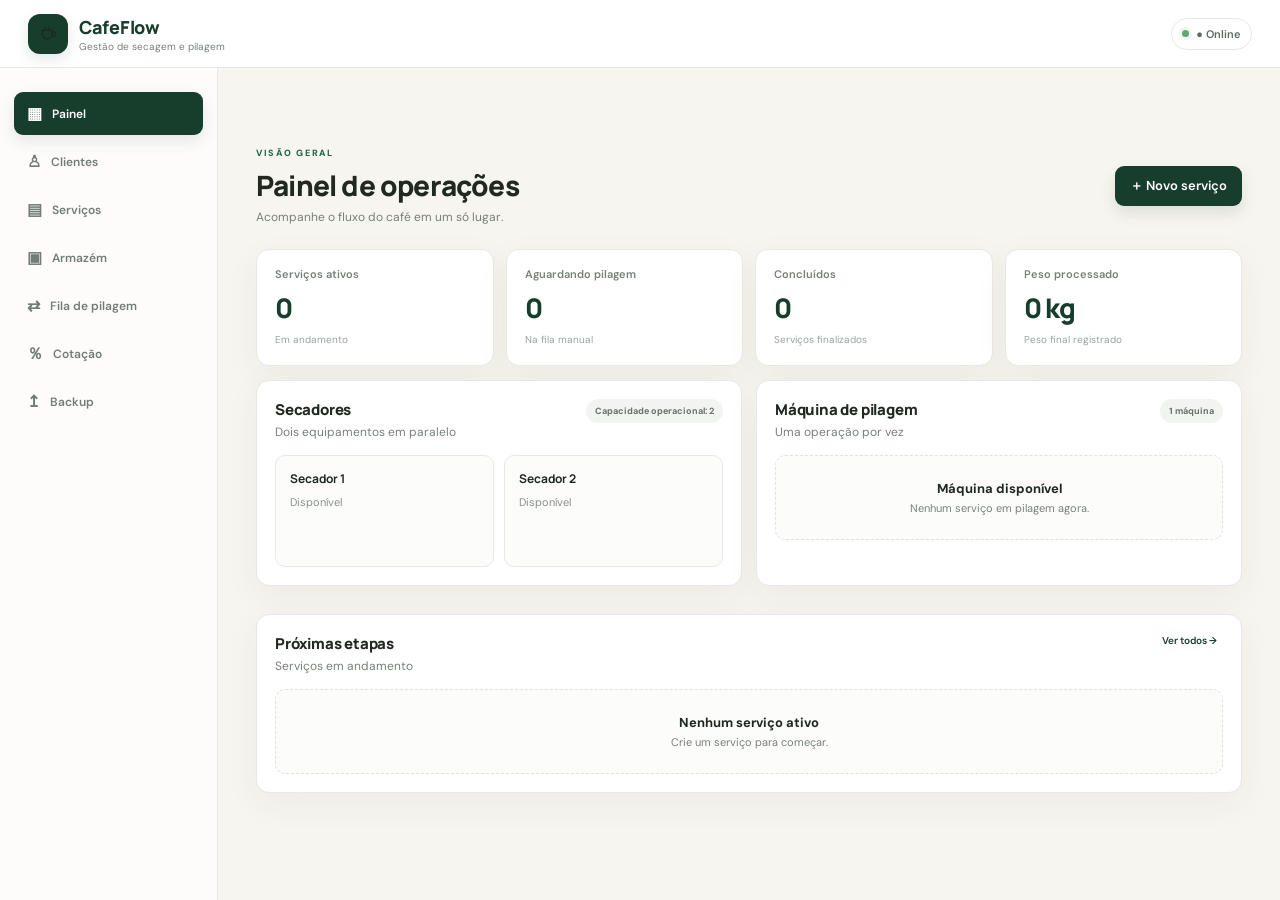
==== index.html @ 05c43083 "Add CafeFlow entry point and documentation" ====
<!doctype html>
<html lang="pt-BR">
<head>
  <meta charset="utf-8">
  <meta name="viewport" content="width=device-width, initial-scale=1">
  <meta name="theme-color" content="#214d3b">
  <meta name="description" content="Controle offline de clientes, secagem e pilagem de café.">
  <link rel="manifest" href="manifest.webmanifest">
  <link rel="icon" href="assets/icon.svg" type="image/svg+xml">
  <link rel="stylesheet" href="css/styles.css?v=26">
  <title>CafeFlow</title>
</head>
<body>
  <header class="topbar">
    <div class="brand"><span class="brand-icon" aria-hidden="true"><svg viewBox="0 0 24 24" width="21" height="21" fill="none"><path d="M5 8h11v5.5A4.5 4.5 0 0 1 11.5 18h-2A4.5 4.5 0 0 1 5 13.5V8Z" stroke="currentColor" stroke-width="1.7"/><path d="M16 10h1.5a2.5 2.5 0 0 1 0 5H16M8 5c-.7.8.7 1.4 0 2.2M12 5c-.7.8.7 1.4 0 2.2" stroke="currentColor" stroke-width="1.5" stroke-linecap="round"/></svg></span><div><strong>CafeFlow</strong><small>Gestão de secagem e pilagem</small></div></div>
    <div class="top-actions"><span id="connection" class="connection">● Offline pronto</span><button class="icon-btn" id="installBtn" hidden>Instalar</button></div>
  </header>
  <div class="layout">
    <aside class="sidebar">
      <button class="nav active" data-view="dashboard">▦ <span>Painel</span></button>
      <button class="nav" data-view="clients">♙ <span>Clientes</span></button>
      <button class="nav" data-view="services">▤ <span>Serviços</span></button>
      <button class="nav" data-view="warehouse">▣ <span>Armazém</span></button>
      <button class="nav" data-view="queue">⇄ <span>Fila de pilagem</span></button>
      <button class="nav" data-view="quotation">％ <span>Cotação</span></button>
      <button class="nav" data-view="backup">↥ <span>Backup</span></button>
    </aside>
    <main id="viewHost"><p class="loading-view" role="status">Carregando telas…</p></main>
  </div>
  <dialog id="clientDialog"><form id="clientForm" method="dialog"><div class="modal-head"><div><p class="eyebrow">CADASTRO</p><h2 id="clientDialogTitle">Novo cliente</h2></div><button type="button" class="close" data-close="clientDialog">×</button></div><label>Nome ou apelido<input id="clientName" required maxlength="90" placeholder="Ex.: João da Fazenda"></label><label>Telefone<input id="clientPhone" maxlength="25" placeholder="(00) 00000-0000"></label><div class="modal-actions"><button type="button" class="secondary" data-close="clientDialog">Cancelar</button><button class="primary" type="submit">Salvar cliente</button></div></form></dialog>
  <dialog id="serviceDialog"><form id="serviceForm" method="dialog"><div class="modal-head"><div><p class="eyebrow">NOVA OPERAÇÃO</p><h2>Novo serviço</h2></div><button type="button" class="close" data-close="serviceDialog">×</button></div><label>Cliente<select id="serviceClient" required></select></label><div class="form-row"><label>Tamanho do saco<select id="bagSize"><option value="Pequeno">Pequeno — referência 600 kg</option><option value="Médio">Médio — referência 1.200 kg</option><option value="Grande">Grande — referência 1.500 kg</option></select></label><label>Quantidade de sacos<input id="bagQty" type="text" inputmode="decimal" value="1" required placeholder="Informe o valor"></label></div><label>Numeração dos sacos (separe por vírgula)<input id="bagNumbers" required placeholder="Ex.: 12, 13, 14"></label><p class="hint">A quantidade é preenchida automaticamente conforme os números informados. A capacidade é apenas referência; não será usada para calcular o peso final.</p><div class="modal-actions"><button type="button" class="secondary" data-close="serviceDialog">Cancelar</button><button class="primary" type="submit">Criar serviço</button></div></form></dialog>
  <dialog id="finishDialog"><form id="finishForm" class="finish-form"><div class="modal-head"><div><p class="eyebrow">FINALIZAÇÃO DA OPERAÇÃO</p><h2>Registrar peso por bag</h2></div><button type="button" class="close" data-close="finishDialog" aria-label="Fechar">×</button></div><p id="finishServiceSummary" class="muted finish-intro"></p><p class="eyebrow">PESO BRUTO DE CADA BAG (KG)</p><div id="bagWeightFields" class="bag-weight-fields"></div><label for="bagTareKg">Peso vazio de um bag (kg)<input id="bagTareKg" type="text" inputmode="decimal" required placeholder="Ex.: 0,5"></label><p class="hint">A tara informada será multiplicada pela quantidade de bags e descontada do peso bruto.</p><div class="bag-weight-total" aria-live="polite">Resumo do peso <strong id="finishWeightTotal">Informe o peso de cada bag</strong></div><div class="modal-actions"><button type="button" class="secondary" data-close="finishDialog">Cancelar</button><button class="primary" type="submit">Finalizar serviço</button></div></form></dialog>
  <dialog id="detailDialog"><div id="detailContent"></div></dialog>
  <dialog id="editBagsDialog"><form id="editBagsForm"><div class="modal-head"><div><p class="eyebrow">DADOS DO SERVIÇO</p><h2>Editar bag(s)</h2></div><button type="button" class="close" data-close="editBagsDialog" aria-label="Fechar">×</button></div><p id="editBagsSummary" class="muted report-intro"></p><label for="editBagQty">Quantidade de bags<input id="editBagQty" type="text" inputmode="decimal" required placeholder="Informe o valor"></label><label for="editBagNumbers">Numeração dos bags (separe por vírgula)<input id="editBagNumbers" required placeholder="Ex.: 12, 13, 14"></label><p class="hint">A quantidade é preenchida automaticamente conforme os números informados.</p><input id="editBagsServiceId" type="hidden"><div class="modal-actions"><button type="button" class="secondary" data-close="editBagsDialog">Cancelar</button><button class="primary" type="submit">Salvar alterações</button></div></form></dialog>
  <dialog id="reportDialog"><form id="reportForm" class="report-form"><div class="modal-head"><div><p class="eyebrow">RELATÓRIO DO SERVIÇO</p><h2>Gerar relatório</h2></div><button type="button" class="close" data-close="reportDialog" aria-label="Fechar">×</button></div><p id="reportServiceSummary" class="muted report-intro"></p><label for="reportPaymentMethod">Forma de pagamento<select id="reportPaymentMethod"><option value="manual">Informar valor manualmente</option><option value="coffee">Pagamento em café</option></select></label><div id="manualPaymentFields"><label for="reportServiceValue">Valor do serviço (R$)<span class="field-prefix"><span>R$</span><input id="reportServiceValue" type="text" inputmode="decimal" required placeholder="Informe o valor"></span></label></div><div id="coffeePaymentFields" class="coffee-payment-fields" hidden><label for="reportQuoteRate">Cotação por saca de 60 kg (R$)<span class="field-prefix"><span>R$</span><input id="reportQuoteRate" type="text" inputmode="decimal" placeholder="Informe o valor"></span></label><p id="reportQuoteHint" class="hint"></p><p id="coffeeUnavailableHint" class="hint" hidden>Registre o peso final do serviço antes de calcular o pagamento em café.</p><div class="coffee-payment-summary"><div><small>Peso do café após tara</small><strong id="coffeeGrossWeight">—</strong></div><div><small>Sacas processadas</small><strong id="coffeeSacks">—</strong></div><div><small>Secagem (90 kg por secador)</small><strong id="coffeeDryingFee">—</strong></div><div><small>Pilagem (1,5 kg por saca)</small><strong id="coffeeHullingFee">—</strong></div><div><small>Desconto total</small><strong id="coffeeFeeWeight">—</strong></div><div><small>Peso líquido do cliente</small><strong id="coffeeNetWeight">—</strong></div><div><small>Sacas líquidas do cliente</small><strong id="coffeeNetSacks">—</strong></div><div class="coffee-payment-value"><small>Valor total equivalente</small><strong id="coffeePaymentValue">—</strong></div></div><p id="coffeePaymentError" class="hint" hidden></p></div><input id="reportServiceId" type="hidden"><p class="hint">O arquivo PDF será baixado para o seu dispositivo.</p><div class="modal-actions"><button type="button" class="secondary" data-close="reportDialog">Cancelar</button><button class="primary" type="submit">Baixar relatório PDF</button></div></form></dialog>
  <div id="toast" class="toast" role="status"></div>
  <script type="module" src="js/main.js?v=26"></script>
</body>
</html>
---- css/styles.css ----
@import url('https://fonts.googleapis.com/css2?family=DM+Sans:wght@400;500;600;700&family=Manrope:wght@600;700;800&display=swap');

:root {
  --forest: #173e2d;
  --forest-2: #246447;
  --sage: #e9f0eb;
  --cream: #f7f5ef;
  --surface: #fff;
  --ink: #202820;
  --muted: #778078;
  --line: #e7e9e4;
  --amber: #a66c1e;
  --amber-bg: #fff4dd;
  --blue: #3d668c;
  --blue-bg: #edf4fa;
  --shadow: 0 10px 34px rgba(32, 52, 40, .055);
}

* { box-sizing: border-box; }

body {
  margin: 0;
  background: var(--cream);
  color: var(--ink);
  font-family: "DM Sans", sans-serif;
  -webkit-font-smoothing: antialiased;
}

.topbar {
  height: 68px;
  background: rgba(255, 255, 255, .96);
  border-bottom: 1px solid var(--line);
  display: flex;
  align-items: center;
  justify-content: space-between;
  padding: 0 28px;
  position: sticky;
  top: 0;
  z-index: 10;
  backdrop-filter: blur(12px);
}

.brand { display: flex; align-items: center; gap: 11px; }

.brand-icon {
  width: 40px;
  height: 40px;
  border-radius: 12px;
  background: var(--forest);
  display: grid;
  place-items: center;
  font-size: 20px;
  box-shadow: 0 5px 14px rgba(23, 62, 45, .12);
}

.brand strong {
  display: block;
  font: 800 18px "Manrope", sans-serif;
  color: var(--forest);
  letter-spacing: -.3px;
}

.brand small {
  display: block;
  color: var(--muted);
  font-size: 10px;
  margin-top: 1px;
}

.top-actions { display: flex; align-items: center; gap: 12px; }

.connection {
  display: inline-flex;
  align-items: center;
  gap: 7px;
  height: 32px;
  padding: 0 10px;
  border: 1px solid var(--line);
  border-radius: 30px;
  color: #5f6a61;
  background: #fff;
  font-size: 11px;
  font-weight: 600;
}

.connection::before {
  content: "";
  width: 7px;
  height: 7px;
  border-radius: 50%;
  background: #64a47c;
  box-shadow: 0 0 0 3px #edf5ef;
}

button {
  font: 600 13px "DM Sans", sans-serif;
  cursor: pointer;
  border: 0;
  transition: .16s ease;
}

.primary {
  background: var(--forest);
  color: #fff;
  border-radius: 9px;
  padding: 11px 15px;
  box-shadow: 0 7px 16px rgba(23, 62, 45, .12);
}

.primary:hover { background: var(--forest-2); transform: translateY(-1px); }

.secondary {
  background: #eef1ed;
  color: var(--ink);
  border-radius: 9px;
  padding: 11px 15px;
}

.icon-btn {
  background: var(--sage);
  color: var(--forest);
  padding: 8px 12px;
  border-radius: 8px;
}

.layout {
  display: grid;
  grid-template-columns: 218px minmax(0, 1fr);
  min-height: calc(100vh - 68px);
}

.sidebar {
  padding: 24px 14px;
  border-right: 1px solid var(--line);
  background: rgba(255, 255, 255, .72);
}

.nav {
  width: 100%;
  height: 43px;
  display: flex;
  align-items: center;
  text-align: left;
  padding: 0 13px;
  border-radius: 9px;
  background: transparent;
  color: #737d75;
  margin-bottom: 5px;
  font-size: 16px;
}

.nav span {
  font-size: 12px;
  margin-left: 10px;
  font-weight: 600;
}

.nav:hover { background: #f3f5f1; color: var(--forest); }
.nav.active { background: var(--forest); color: #fff; box-shadow: 0 6px 16px rgba(23, 62, 45, .11); }

main {
  padding: 34px 38px 48px;
  max-width: 1480px;
  width: 100%;
  margin: auto;
}

.view { animation: appear .22s ease; }
@keyframes appear { from { opacity: .4; transform: translateY(5px); } to { opacity: 1; transform: none; } }

.page-heading {
  display: flex;
  align-items: center;
  justify-content: space-between;
  gap: 20px;
  margin-bottom: 24px;
}

.eyebrow {
  font-size: 9px;
  letter-spacing: 1.7px;
  font-weight: 800;
  color: var(--forest-2);
  margin: 0 0 7px;
}

.page-heading h1 {
  font: 800 28px "Manrope", sans-serif;
  margin: 0 0 5px;
  letter-spacing: -.8px;
}

.muted { color: var(--muted); font-size: 12px; margin: 0; }

.stats {
  display: grid;
  grid-template-columns: repeat(4, 1fr);
  gap: 12px;
  margin-bottom: 14px;
}

.stat, .panel {
  background: var(--surface);
  border: 1px solid var(--line);
  border-radius: 13px;
  box-shadow: var(--shadow);
}

.stat { padding: 17px 18px; min-height: 112px; }
.stat span { display: block; color: var(--muted); font-size: 11px; font-weight: 600; }
.stat strong { display: block; font: 800 27px "Manrope", sans-serif; margin: 8px 0 1px; color: var(--forest); letter-spacing: -1px; }
.stat small { color: #9aa39c; font-size: 10px; }
.warehouse-stats { grid-template-columns: repeat(2, minmax(0, 1fr)); max-width: 700px; }
.warehouse-pill { align-self: center; }

.two-col {
  display: grid;
  grid-template-columns: 1fr 1fr;
  gap: 14px;
  margin-bottom: 14px;
}

.panel { margin-bottom: 14px; padding: 18px; }

.panel-title {
  display: flex;
  justify-content: space-between;
  align-items: flex-start;
  margin-bottom: 15px;
  gap: 10px;
}

.panel-title h2 {
  font: 800 15px "Manrope", sans-serif;
  margin: 0 0 4px;
  letter-spacing: -.2px;
}

.pill {
  background: #f2f4f1;
  color: #667267;
  padding: 6px 9px;
  border-radius: 30px;
  font-size: 9px;
  font-weight: 700;
  white-space: nowrap;
}

.dryer-grid { display: grid; grid-template-columns: 1fr 1fr; gap: 10px; }

.dryer {
  border: 1px solid var(--line);
  border-radius: 10px;
  padding: 14px;
  min-height: 112px;
  background: #fcfdfb;
}

.dryer strong { display: block; font: 700 12px "Manrope", sans-serif; }
.dryer p { font-size: 11px; color: var(--muted); margin: 8px 0; }
.dryer .empty { color: #879087; }

.list { display: flex; flex-direction: column; gap: 8px; }

.list-item {
  display: flex;
  align-items: center;
  justify-content: space-between;
  gap: 15px;
  border: 1px solid var(--line);
  border-radius: 10px;
  padding: 12px 13px;
  background: #fff;
}

.item-main { min-width: 0; }
.item-main strong { font-size: 12px; display: block; }
.item-main small { font-size: 10px; color: var(--muted); display: block; margin-top: 4px; }
.item-actions { display: flex; gap: 6px; flex-wrap: wrap; justify-content: flex-end; }
.warehouse-bags { margin-top: 9px; color: #59635b; font-size: 11px; line-height: 1.5; overflow-wrap: anywhere; }
.warehouse-weight { display: flex; align-items: center; justify-content: space-between; gap: 12px; margin-top: 8px; color: var(--muted); font-size: 10px; }
.warehouse-weight strong { color: var(--forest); font-size: 12px; }

.small-btn {
  border-radius: 7px;
  padding: 8px 9px;
  background: var(--sage);
  color: var(--forest);
  font-size: 10px;
}

.small-btn:hover { filter: brightness(.97); }
.small-btn.warn { background: var(--amber-bg); color: var(--amber); }
.small-btn.neutral { background: #f0f2ef; color: #59635b; }

.status {
  display: inline-block;
  font-size: 9px;
  padding: 5px 8px;
  border-radius: 30px;
  white-space: nowrap;
  background: #f0f2ef;
  color: #59645d;
  font-weight: 700;
}

.status.aguardando_secagem, .status.aguardando_pilagem { background: var(--amber-bg); color: var(--amber); }
.status.em_secagem, .status.em_pilagem { background: var(--blue-bg); color: var(--blue); }
.status.finalizado { background: var(--sage); color: var(--forest); }

.toolbar { display: flex; gap: 10px; align-items: center; margin-bottom: 16px; }
.toolbar input { max-width: 430px; flex: 1; }
.toolbar select { max-width: 220px; }

input, select {
  font: 12px "DM Sans", sans-serif;
  border: 1px solid #dde3dd;
  border-radius: 8px;
  padding: 11px 12px;
  background: #fff;
  color: var(--ink);
  width: 100%;
  outline: none;
}

input:focus, select:focus {
  border-color: #75a087;
  box-shadow: 0 0 0 3px var(--sage);
}

label {
  font-size: 11px;
  font-weight: 700;
  display: flex;
  flex-direction: column;
  gap: 7px;
  margin: 13px 0;
}

.client-grid { display: grid; grid-template-columns: repeat(3, 1fr); gap: 11px; }

.client-card {
  background: #fff;
  border: 1px solid var(--line);
  border-radius: 12px;
  padding: 16px;
  cursor: pointer;
  box-shadow: 0 6px 20px rgba(32, 52, 40, .035);
}

.client-card:hover { border-color: #a8bbaa; transform: translateY(-1px); }

.avatar {
  width: 38px;
  height: 38px;
  border-radius: 11px;
  background: var(--sage);
  color: var(--forest);
  display: grid;
  place-items: center;
  font-weight: 800;
  margin-bottom: 11px;
}

.client-card strong { display: block; font-size: 12px; }
.client-card small { color: var(--muted); font-size: 10px; display: block; margin-top: 5px; }
.text-btn { background: none; color: var(--forest); font-size: 10px; }

.hint {
  font-size: 10px;
  line-height: 1.5;
  color: var(--muted);
  background: #f5f7f3;
  padding: 10px;
  border-radius: 8px;
}

.form-row { display: grid; grid-template-columns: 1fr 1fr; gap: 11px; }

.empty-state {
  padding: 24px;
  text-align: center;
  color: var(--muted);
  font-size: 11px;
  border: 1px dashed #dde3dd;
  border-radius: 10px;
  background: #fcfdfb;
}

.empty-state b { display: block; color: var(--ink); font-size: 13px; margin-bottom: 4px; }

dialog {
  border: 0;
  border-radius: 15px;
  padding: 0;
  width: min(520px, calc(100% - 28px));
  box-shadow: 0 24px 80px rgba(20, 37, 29, .24);
}

dialog::backdrop { background: rgba(20, 37, 29, .58); backdrop-filter: blur(4px); }
dialog form, #detailContent { padding: 22px; }

.modal-head { display: flex; justify-content: space-between; align-items: flex-start; }
.modal-head h2 { font: 800 19px "Manrope", sans-serif; margin: 0; }
.close { font-size: 22px; background: none; color: var(--muted); }
.modal-actions { display: flex; justify-content: flex-end; gap: 8px; margin-top: 20px; }

.toast {
  position: fixed;
  bottom: 20px;
  left: 50%;
  transform: translate(-50%, 20px);
  opacity: 0;
  pointer-events: none;
  background: var(--forest);
  color: #fff;
  padding: 11px 16px;
  border-radius: 9px;
  font-size: 11px;
  transition: .2s;
  z-index: 20;
  box-shadow: 0 12px 28px rgba(23, 62, 45, .18);
}

.toast.show { opacity: 1; transform: translate(-50%, 0); }
.detail-head { display: flex; justify-content: space-between; align-items: flex-start; }
.detail-head h2 { font: 800 19px "Manrope", sans-serif; margin: 0; }
.detail-grid { display: grid; grid-template-columns: 1fr 1fr; gap: 9px; margin: 16px 0; }
.detail-box { background: #f5f7f3; border-radius: 9px; padding: 11px; }
.detail-box small { display: block; color: var(--muted); font-size: 9px; }
.detail-box strong { display: block; margin-top: 5px; font-size: 12px; }
.detail-actions { display: flex; gap: 7px; flex-wrap: wrap; margin-top: 16px; }

@media (max-width: 900px) {
  .layout { grid-template-columns: 1fr; }
  .sidebar {
    display: flex;
    gap: 5px;
    padding: 8px 12px;
    position: sticky;
    top: 68px;
    z-index: 9;
    overflow: auto;
    border-right: 0;
    border-bottom: 1px solid var(--line);
  }
  .nav { width: auto; height: 38px; white-space: nowrap; margin: 0; }
  .nav span { margin-left: 5px; }
  .stats { grid-template-columns: repeat(2, 1fr); }
  .client-grid { grid-template-columns: repeat(2, 1fr); }
  main { padding: 24px 17px 40px; }
}

@media (max-width: 600px) {
  .topbar { padding: 0 13px; height: 62px; }
  .brand-icon { width: 36px; height: 36px; }
  .brand strong { font-size: 15px; }
  .brand small { font-size: 8px; }
  .connection { width: 10px; height: 10px; padding: 0; border: 0; font-size: 0; background: transparent; }
  .connection::before { width: 8px; height: 8px; box-shadow: none; }
  .layout { min-height: calc(100vh - 62px); }
  .sidebar { top: 62px; }
  .page-heading { align-items: flex-start; }
  .page-heading h1 { font-size: 21px; }
  .page-heading .primary { padding: 9px 10px; font-size: 10px; white-space: nowrap; }
  .two-col { grid-template-columns: 1fr; }
  .stats { gap: 8px; }
  .stat { padding: 13px; min-height: 100px; }
  .stat strong { font-size: 22px; }
  .client-grid { grid-template-columns: 1fr 1fr; }
  .toolbar { flex-wrap: wrap; }
  .toolbar input, .toolbar select { max-width: none; }
  .list-item { align-items: flex-start; flex-direction: column; }
  .item-actions { justify-content: flex-start; }
  .form-row { grid-template-columns: 1fr; }
  .dryer-grid { grid-template-columns: 1fr 1fr; }
  .panel { padding: 14px; }
  .panel-title { gap: 6px; }
  .pill { max-width: 150px; white-space: normal; text-align: right; }
}

.finish-form, .report-form { padding: 22px; }
.finish-intro, .report-intro { margin: 8px 0 16px; }
.bag-weight-fields { display: grid; grid-template-columns: repeat(auto-fit, minmax(145px, 1fr)); gap: 9px; max-height: 45vh; overflow-y: auto; margin: 8px 0 14px; padding-right: 3px; }
.bag-weight-fields label { margin: 0; }
.bag-weight-total { display: flex; justify-content: space-between; gap: 12px; align-items: center; padding: 12px; border-radius: 9px; background: #f5f7f3; font-size: 12px; }
.bag-weight-total strong { color: var(--forest); text-align: right; }
.coffee-payment-fields { margin-top: 12px; }
.coffee-payment-summary { display: grid; grid-template-columns: repeat(2, minmax(0, 1fr)); gap: 8px; margin-top: 12px; }
.coffee-payment-summary > div { padding: 10px; border-radius: 8px; background: #f5f7f3; }
.coffee-payment-summary small { display: block; color: var(--muted); font-size: 9px; }
.coffee-payment-summary strong { display: block; margin-top: 5px; color: var(--forest); font-size: 12px; }
.coffee-payment-summary .coffee-payment-value { grid-column: 1 / -1; }
.detail-bag-weights { margin: 12px 0; padding: 12px; border-radius: 9px; background: #f5f7f3; }
.detail-bag-weights > strong { display: block; font-size: 12px; }
.detail-bag-weight-list { display: grid; grid-template-columns: repeat(auto-fit, minmax(130px, 1fr)); gap: 7px; margin-top: 9px; }
.detail-bag-weight-list div { display: flex; justify-content: space-between; gap: 8px; padding: 8px; border-radius: 7px; background: #fff; font-size: 11px; }
.detail-bag-weight-list strong { color: var(--forest); }
.detail-bag-weight-total { display: flex; justify-content: space-between; gap: 8px; margin-top: 10px; padding-top: 9px; border-top: 1px solid #dfe5df; font-size: 12px; font-weight: 800; }
.field-prefix { position: relative; }
.field-prefix span { position: absolute; left: 12px; top: 50%; transform: translateY(-50%); color: var(--muted); font-size: 12px; }
.field-prefix input { padding-left: 39px; }
.quote-result { display: flex; flex-direction: column; justify-content: center; min-height: 230px; }
.quote-result strong { color: var(--forest); font: 800 clamp(28px, 4vw, 42px) "Manrope", sans-serif; letter-spacing: -1.5px; margin: 4px 0 8px; }
.quote-result .eyebrow { margin-bottom: 10px; }
.quote-form label { margin: 18px 0; }
.backup-layout .panel { min-width: 0; }
.backup-layout .panel-title { align-items: flex-start; }
.backup-layout .primary { margin-top: 6px; }
.backup-preview { margin: 12px 0; padding: 12px; border: 1px solid var(--line); border-radius: 9px; background: #f5f7f3; color: var(--ink); font-size: 12px; line-height: 1.6; }
.backup-status { margin-top: 14px; padding: 12px 14px; border-radius: 9px; background: var(--sage); color: var(--forest); font-size: 12px; line-height: 1.5; }
.backup-warning { color: #8b4d12; }
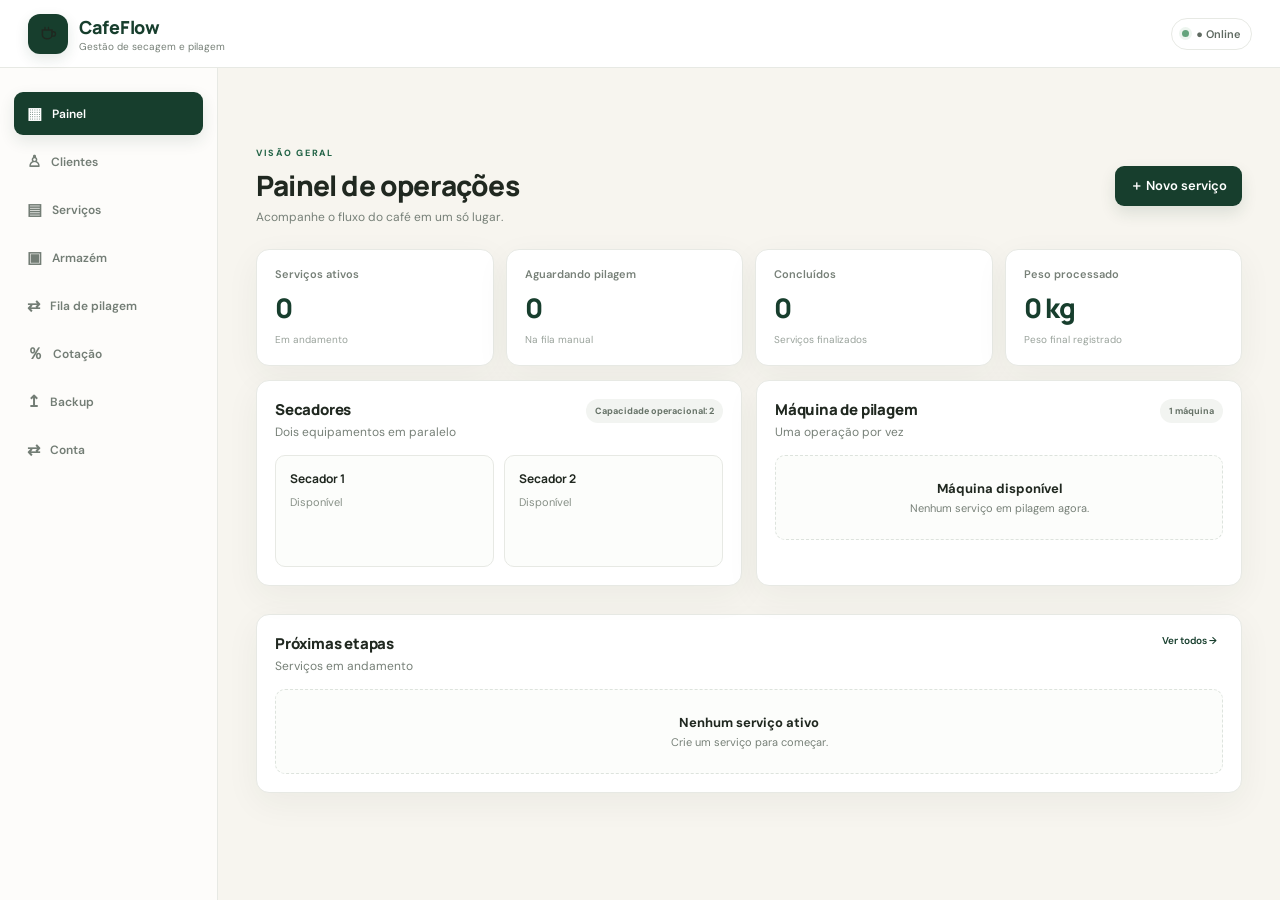
==== commit 5f388a90: "Complete PWA account sync and backup migration Co-authored-by: Copilot <223556219+Copilot@users.nore" ====
--- a/index.html
+++ b/index.html
@@ -7,7 +7,7 @@
   <meta name="description" content="Controle offline de clientes, secagem e pilagem de café.">
   <link rel="manifest" href="manifest.webmanifest">
   <link rel="icon" href="assets/icon.svg" type="image/svg+xml">
-  <link rel="stylesheet" href="css/styles.css?v=26">
+  <link rel="stylesheet" href="css/styles.css?v=31">
   <title>CafeFlow</title>
 </head>
 <body>
@@ -24,6 +24,7 @@
       <button class="nav" data-view="queue">⇄ <span>Fila de pilagem</span></button>
       <button class="nav" data-view="quotation">％ <span>Cotação</span></button>
       <button class="nav" data-view="backup">↥ <span>Backup</span></button>
+      <button class="nav" data-view="account">⇄ <span>Conta</span></button>
     </aside>
     <main id="viewHost"><p class="loading-view" role="status">Carregando telas…</p></main>
   </div>
@@ -34,6 +35,6 @@
   <dialog id="editBagsDialog"><form id="editBagsForm"><div class="modal-head"><div><p class="eyebrow">DADOS DO SERVIÇO</p><h2>Editar bag(s)</h2></div><button type="button" class="close" data-close="editBagsDialog" aria-label="Fechar">×</button></div><p id="editBagsSummary" class="muted report-intro"></p><label for="editBagQty">Quantidade de bags<input id="editBagQty" type="text" inputmode="decimal" required placeholder="Informe o valor"></label><label for="editBagNumbers">Numeração dos bags (separe por vírgula)<input id="editBagNumbers" required placeholder="Ex.: 12, 13, 14"></label><p class="hint">A quantidade é preenchida automaticamente conforme os números informados.</p><input id="editBagsServiceId" type="hidden"><div class="modal-actions"><button type="button" class="secondary" data-close="editBagsDialog">Cancelar</button><button class="primary" type="submit">Salvar alterações</button></div></form></dialog>
   <dialog id="reportDialog"><form id="reportForm" class="report-form"><div class="modal-head"><div><p class="eyebrow">RELATÓRIO DO SERVIÇO</p><h2>Gerar relatório</h2></div><button type="button" class="close" data-close="reportDialog" aria-label="Fechar">×</button></div><p id="reportServiceSummary" class="muted report-intro"></p><label for="reportPaymentMethod">Forma de pagamento<select id="reportPaymentMethod"><option value="manual">Informar valor manualmente</option><option value="coffee">Pagamento em café</option></select></label><div id="manualPaymentFields"><label for="reportServiceValue">Valor do serviço (R$)<span class="field-prefix"><span>R$</span><input id="reportServiceValue" type="text" inputmode="decimal" required placeholder="Informe o valor"></span></label></div><div id="coffeePaymentFields" class="coffee-payment-fields" hidden><label for="reportQuoteRate">Cotação por saca de 60 kg (R$)<span class="field-prefix"><span>R$</span><input id="reportQuoteRate" type="text" inputmode="decimal" placeholder="Informe o valor"></span></label><p id="reportQuoteHint" class="hint"></p><p id="coffeeUnavailableHint" class="hint" hidden>Registre o peso final do serviço antes de calcular o pagamento em café.</p><div class="coffee-payment-summary"><div><small>Peso do café após tara</small><strong id="coffeeGrossWeight">—</strong></div><div><small>Sacas processadas</small><strong id="coffeeSacks">—</strong></div><div><small>Secagem (90 kg por secador)</small><strong id="coffeeDryingFee">—</strong></div><div><small>Pilagem (1,5 kg por saca)</small><strong id="coffeeHullingFee">—</strong></div><div><small>Desconto total</small><strong id="coffeeFeeWeight">—</strong></div><div><small>Peso líquido do cliente</small><strong id="coffeeNetWeight">—</strong></div><div><small>Sacas líquidas do cliente</small><strong id="coffeeNetSacks">—</strong></div><div class="coffee-payment-value"><small>Valor total equivalente</small><strong id="coffeePaymentValue">—</strong></div></div><p id="coffeePaymentError" class="hint" hidden></p></div><input id="reportServiceId" type="hidden"><p class="hint">O arquivo PDF será baixado para o seu dispositivo.</p><div class="modal-actions"><button type="button" class="secondary" data-close="reportDialog">Cancelar</button><button class="primary" type="submit">Baixar relatório PDF</button></div></form></dialog>
   <div id="toast" class="toast" role="status"></div>
-  <script type="module" src="js/main.js?v=26"></script>
+  <script type="module" src="js/main.js?v=31"></script>
 </body>
 </html>
--- a/css/styles.css
+++ b/css/styles.css
@@ -488,6 +488,22 @@
 .coffee-payment-fields { margin-top: 12px; }
 .coffee-payment-summary { display: grid; grid-template-columns: repeat(2, minmax(0, 1fr)); gap: 8px; margin-top: 12px; }
 .coffee-payment-summary > div { padding: 10px; border-radius: 8px; background: #f5f7f3; }
+.account-panel { margin-bottom: 16px; }
+.account-form { display: grid; grid-template-columns: repeat(2, minmax(0, 1fr)); gap: 12px; }
+.account-actions { display: flex; flex-wrap: wrap; gap: 9px; margin-top: 14px; }
+.account-status { min-height: 1.4em; margin: 14px 0 0; color: var(--muted); font-size: 12px; }
+.sync-badge { border-radius: 30px; padding: 6px 10px; color: var(--forest); background: var(--sage); font-size: 11px; font-weight: 700; white-space: nowrap; }
+.sync-conflict { border: 1px solid var(--line); border-radius: 10px; padding: 14px; margin-top: 12px; }
+.sync-conflict h3 { margin: 0 0 7px; font-size: 14px; }
+.sync-conflict p { margin: 6px 0; color: var(--muted); font-size: 12px; }
+.sync-conflict pre { max-height: 180px; overflow: auto; padding: 10px; border-radius: 7px; background: #f5f7f3; font-size: 11px; white-space: pre-wrap; overflow-wrap: anywhere; }
+.sync-conflict-actions { display: flex; flex-wrap: wrap; gap: 8px; margin-top: 10px; }
+button:focus-visible, input:focus-visible { outline: 3px solid #7fa68b; outline-offset: 2px; }
+@media (max-width: 600px) {
+  .account-form { grid-template-columns: 1fr; }
+  .account-panel .panel-title { align-items: flex-start; }
+  .account-actions > button { flex: 1 1 100%; }
+}
 .coffee-payment-summary small { display: block; color: var(--muted); font-size: 9px; }
 .coffee-payment-summary strong { display: block; margin-top: 5px; color: var(--forest); font-size: 12px; }
 .coffee-payment-summary .coffee-payment-value { grid-column: 1 / -1; }
@@ -507,6 +523,7 @@
 .backup-layout .panel { min-width: 0; }
 .backup-layout .panel-title { align-items: flex-start; }
 .backup-layout .primary { margin-top: 6px; }
+.backup-layout .secondary { margin-top: 6px; }
 .backup-preview { margin: 12px 0; padding: 12px; border: 1px solid var(--line); border-radius: 9px; background: #f5f7f3; color: var(--ink); font-size: 12px; line-height: 1.6; }
 .backup-status { margin-top: 14px; padding: 12px 14px; border-radius: 9px; background: var(--sage); color: var(--forest); font-size: 12px; line-height: 1.5; }
 .backup-warning { color: #8b4d12; }
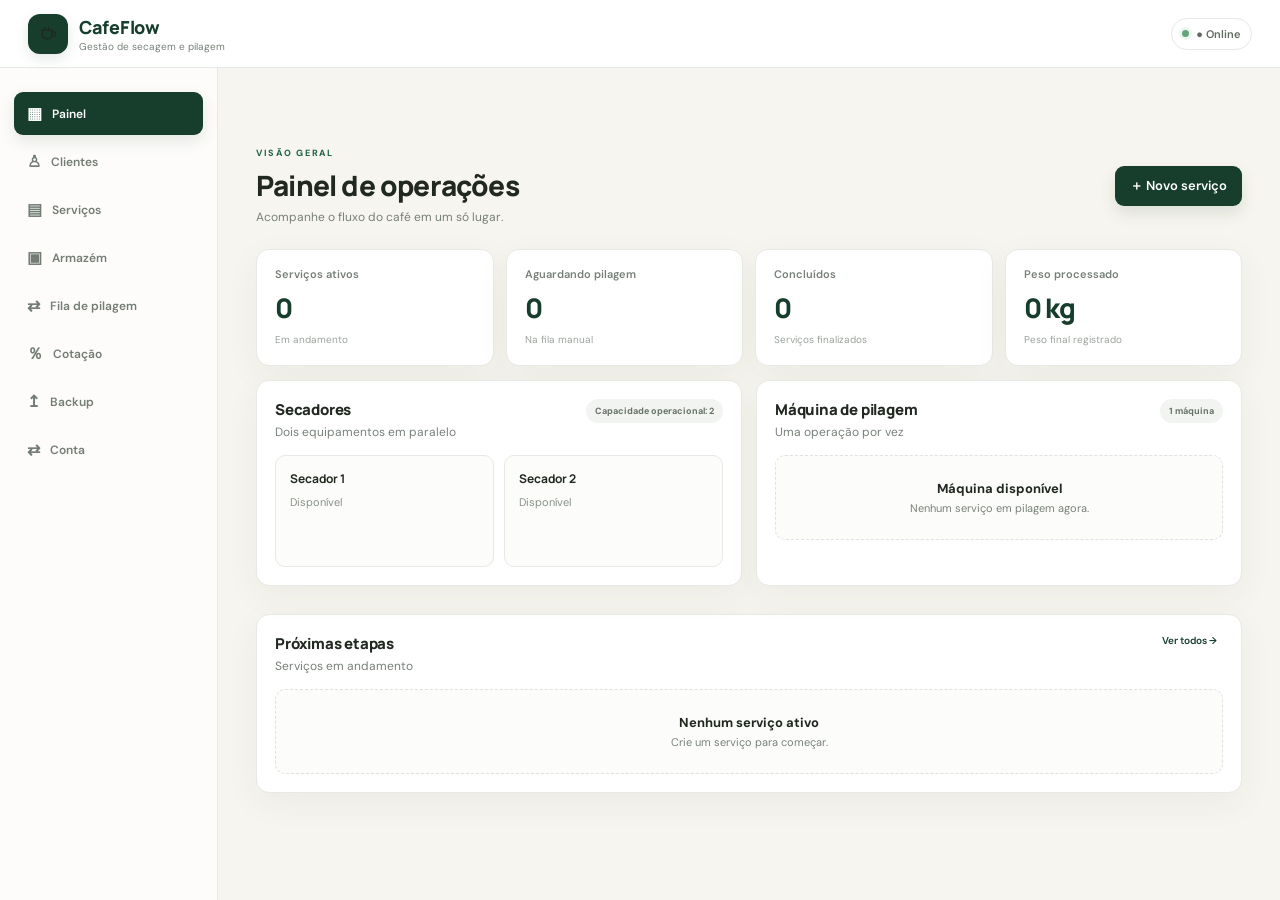
==== commit a15f3a78: "Prepare CafeFlow for Vercel deployment Co-authored-by: Copilot <223556219+Copilot@users.noreply.gith" ====
--- a/index.html
+++ b/index.html
@@ -7,7 +7,7 @@
   <meta name="description" content="Controle offline de clientes, secagem e pilagem de café.">
   <link rel="manifest" href="manifest.webmanifest">
   <link rel="icon" href="assets/icon.svg" type="image/svg+xml">
-  <link rel="stylesheet" href="css/styles.css?v=31">
+  <link rel="stylesheet" href="css/styles.css?v=32">
   <title>CafeFlow</title>
 </head>
 <body>
@@ -35,6 +35,6 @@
   <dialog id="editBagsDialog"><form id="editBagsForm"><div class="modal-head"><div><p class="eyebrow">DADOS DO SERVIÇO</p><h2>Editar bag(s)</h2></div><button type="button" class="close" data-close="editBagsDialog" aria-label="Fechar">×</button></div><p id="editBagsSummary" class="muted report-intro"></p><label for="editBagQty">Quantidade de bags<input id="editBagQty" type="text" inputmode="decimal" required placeholder="Informe o valor"></label><label for="editBagNumbers">Numeração dos bags (separe por vírgula)<input id="editBagNumbers" required placeholder="Ex.: 12, 13, 14"></label><p class="hint">A quantidade é preenchida automaticamente conforme os números informados.</p><input id="editBagsServiceId" type="hidden"><div class="modal-actions"><button type="button" class="secondary" data-close="editBagsDialog">Cancelar</button><button class="primary" type="submit">Salvar alterações</button></div></form></dialog>
   <dialog id="reportDialog"><form id="reportForm" class="report-form"><div class="modal-head"><div><p class="eyebrow">RELATÓRIO DO SERVIÇO</p><h2>Gerar relatório</h2></div><button type="button" class="close" data-close="reportDialog" aria-label="Fechar">×</button></div><p id="reportServiceSummary" class="muted report-intro"></p><label for="reportPaymentMethod">Forma de pagamento<select id="reportPaymentMethod"><option value="manual">Informar valor manualmente</option><option value="coffee">Pagamento em café</option></select></label><div id="manualPaymentFields"><label for="reportServiceValue">Valor do serviço (R$)<span class="field-prefix"><span>R$</span><input id="reportServiceValue" type="text" inputmode="decimal" required placeholder="Informe o valor"></span></label></div><div id="coffeePaymentFields" class="coffee-payment-fields" hidden><label for="reportQuoteRate">Cotação por saca de 60 kg (R$)<span class="field-prefix"><span>R$</span><input id="reportQuoteRate" type="text" inputmode="decimal" placeholder="Informe o valor"></span></label><p id="reportQuoteHint" class="hint"></p><p id="coffeeUnavailableHint" class="hint" hidden>Registre o peso final do serviço antes de calcular o pagamento em café.</p><div class="coffee-payment-summary"><div><small>Peso do café após tara</small><strong id="coffeeGrossWeight">—</strong></div><div><small>Sacas processadas</small><strong id="coffeeSacks">—</strong></div><div><small>Secagem (90 kg por secador)</small><strong id="coffeeDryingFee">—</strong></div><div><small>Pilagem (1,5 kg por saca)</small><strong id="coffeeHullingFee">—</strong></div><div><small>Desconto total</small><strong id="coffeeFeeWeight">—</strong></div><div><small>Peso líquido do cliente</small><strong id="coffeeNetWeight">—</strong></div><div><small>Sacas líquidas do cliente</small><strong id="coffeeNetSacks">—</strong></div><div class="coffee-payment-value"><small>Valor total equivalente</small><strong id="coffeePaymentValue">—</strong></div></div><p id="coffeePaymentError" class="hint" hidden></p></div><input id="reportServiceId" type="hidden"><p class="hint">O arquivo PDF será baixado para o seu dispositivo.</p><div class="modal-actions"><button type="button" class="secondary" data-close="reportDialog">Cancelar</button><button class="primary" type="submit">Baixar relatório PDF</button></div></form></dialog>
   <div id="toast" class="toast" role="status"></div>
-  <script type="module" src="js/main.js?v=31"></script>
+  <script type="module" src="js/main.js?v=32"></script>
 </body>
 </html>
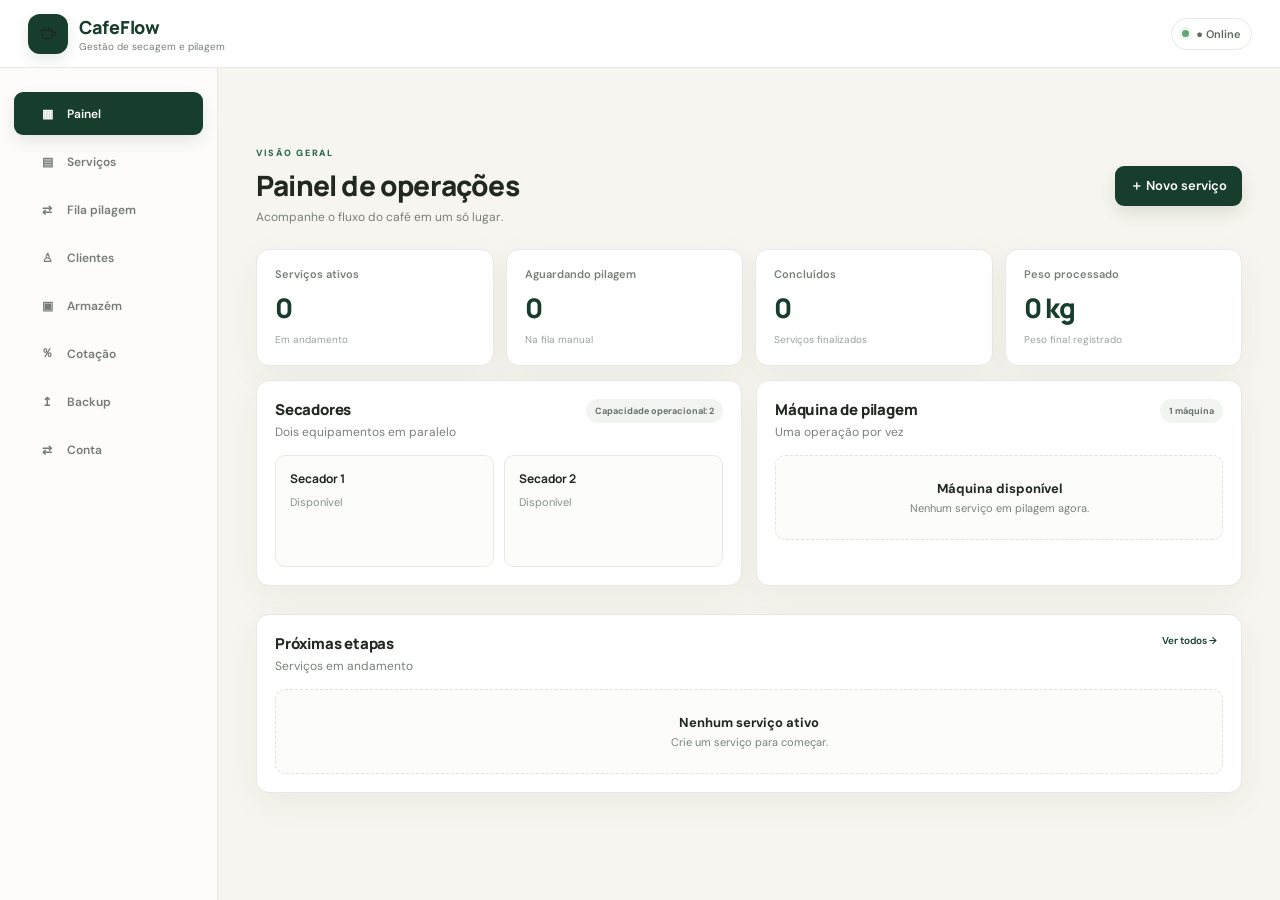
==== commit 2f4bd6c0: "Improve CafeFlow mobile navigation Co-authored-by: Copilot <223556219+Copilot@users.noreply.github.c" ====
--- a/index.html
+++ b/index.html
@@ -7,7 +7,7 @@
   <meta name="description" content="Controle offline de clientes, secagem e pilagem de café.">
   <link rel="manifest" href="manifest.webmanifest">
   <link rel="icon" href="assets/icon.svg" type="image/svg+xml">
-  <link rel="stylesheet" href="css/styles.css?v=32">
+  <link rel="stylesheet" href="css/styles.css?v=33">
   <title>CafeFlow</title>
 </head>
 <body>
@@ -16,16 +16,31 @@
     <div class="top-actions"><span id="connection" class="connection">● Offline pronto</span><button class="icon-btn" id="installBtn" hidden>Instalar</button></div>
   </header>
   <div class="layout">
-    <aside class="sidebar">
-      <button class="nav active" data-view="dashboard">▦ <span>Painel</span></button>
-      <button class="nav" data-view="clients">♙ <span>Clientes</span></button>
-      <button class="nav" data-view="services">▤ <span>Serviços</span></button>
-      <button class="nav" data-view="warehouse">▣ <span>Armazém</span></button>
-      <button class="nav" data-view="queue">⇄ <span>Fila de pilagem</span></button>
-      <button class="nav" data-view="quotation">％ <span>Cotação</span></button>
-      <button class="nav" data-view="backup">↥ <span>Backup</span></button>
-      <button class="nav" data-view="account">⇄ <span>Conta</span></button>
-    </aside>
+    <nav class="sidebar" aria-label="Navegação principal">
+      <button type="button" class="nav active" data-view="dashboard" aria-current="page"><span class="nav-icon" aria-hidden="true">▦</span><span>Painel</span></button>
+      <button type="button" class="nav" data-view="services"><span class="nav-icon" aria-hidden="true">▤</span><span>Serviços</span></button>
+      <button type="button" class="nav" data-view="queue" aria-label="Fila de pilagem"><span class="nav-icon" aria-hidden="true">⇄</span><span>Fila pilagem</span></button>
+      <button type="button" class="nav" data-view="clients"><span class="nav-icon" aria-hidden="true">♙</span><span>Clientes</span></button>
+      <button type="button" class="nav nav-secondary" data-view="warehouse"><span class="nav-icon" aria-hidden="true">▣</span><span>Armazém</span></button>
+      <button type="button" class="nav nav-secondary" data-view="quotation"><span class="nav-icon" aria-hidden="true">％</span><span>Cotação</span></button>
+      <button type="button" class="nav nav-secondary" data-view="backup"><span class="nav-icon" aria-hidden="true">↥</span><span>Backup</span></button>
+      <button type="button" class="nav nav-secondary" data-view="account"><span class="nav-icon" aria-hidden="true">⇄</span><span>Conta</span></button>
+      <button type="button" class="nav mobile-more" id="mobileMoreBtn" aria-haspopup="dialog" aria-controls="mobileMoreDialog"><span class="nav-icon" aria-hidden="true">•••</span><span>Mais</span></button>
+    </nav>
+    <dialog id="mobileMoreDialog" class="mobile-more-dialog" aria-labelledby="mobileMoreTitle">
+      <div class="mobile-more-content">
+        <div class="mobile-more-header">
+          <h2 id="mobileMoreTitle">Mais opções</h2>
+          <button type="button" class="close" data-close="mobileMoreDialog" aria-label="Fechar menu">×</button>
+        </div>
+        <div class="mobile-more-list">
+          <button type="button" class="nav" data-view="warehouse"><span class="nav-icon" aria-hidden="true">▣</span><span>Armazém</span></button>
+          <button type="button" class="nav" data-view="quotation"><span class="nav-icon" aria-hidden="true">％</span><span>Cotação</span></button>
+          <button type="button" class="nav" data-view="backup"><span class="nav-icon" aria-hidden="true">↥</span><span>Backup</span></button>
+          <button type="button" class="nav" data-view="account"><span class="nav-icon" aria-hidden="true">⇄</span><span>Conta</span></button>
+        </div>
+      </div>
+    </dialog>
     <main id="viewHost"><p class="loading-view" role="status">Carregando telas…</p></main>
   </div>
   <dialog id="clientDialog"><form id="clientForm" method="dialog"><div class="modal-head"><div><p class="eyebrow">CADASTRO</p><h2 id="clientDialogTitle">Novo cliente</h2></div><button type="button" class="close" data-close="clientDialog">×</button></div><label>Nome ou apelido<input id="clientName" required maxlength="90" placeholder="Ex.: João da Fazenda"></label><label>Telefone<input id="clientPhone" maxlength="25" placeholder="(00) 00000-0000"></label><div class="modal-actions"><button type="button" class="secondary" data-close="clientDialog">Cancelar</button><button class="primary" type="submit">Salvar cliente</button></div></form></dialog>
@@ -35,6 +50,6 @@
   <dialog id="editBagsDialog"><form id="editBagsForm"><div class="modal-head"><div><p class="eyebrow">DADOS DO SERVIÇO</p><h2>Editar bag(s)</h2></div><button type="button" class="close" data-close="editBagsDialog" aria-label="Fechar">×</button></div><p id="editBagsSummary" class="muted report-intro"></p><label for="editBagQty">Quantidade de bags<input id="editBagQty" type="text" inputmode="decimal" required placeholder="Informe o valor"></label><label for="editBagNumbers">Numeração dos bags (separe por vírgula)<input id="editBagNumbers" required placeholder="Ex.: 12, 13, 14"></label><p class="hint">A quantidade é preenchida automaticamente conforme os números informados.</p><input id="editBagsServiceId" type="hidden"><div class="modal-actions"><button type="button" class="secondary" data-close="editBagsDialog">Cancelar</button><button class="primary" type="submit">Salvar alterações</button></div></form></dialog>
   <dialog id="reportDialog"><form id="reportForm" class="report-form"><div class="modal-head"><div><p class="eyebrow">RELATÓRIO DO SERVIÇO</p><h2>Gerar relatório</h2></div><button type="button" class="close" data-close="reportDialog" aria-label="Fechar">×</button></div><p id="reportServiceSummary" class="muted report-intro"></p><label for="reportPaymentMethod">Forma de pagamento<select id="reportPaymentMethod"><option value="manual">Informar valor manualmente</option><option value="coffee">Pagamento em café</option></select></label><div id="manualPaymentFields"><label for="reportServiceValue">Valor do serviço (R$)<span class="field-prefix"><span>R$</span><input id="reportServiceValue" type="text" inputmode="decimal" required placeholder="Informe o valor"></span></label></div><div id="coffeePaymentFields" class="coffee-payment-fields" hidden><label for="reportQuoteRate">Cotação por saca de 60 kg (R$)<span class="field-prefix"><span>R$</span><input id="reportQuoteRate" type="text" inputmode="decimal" placeholder="Informe o valor"></span></label><p id="reportQuoteHint" class="hint"></p><p id="coffeeUnavailableHint" class="hint" hidden>Registre o peso final do serviço antes de calcular o pagamento em café.</p><div class="coffee-payment-summary"><div><small>Peso do café após tara</small><strong id="coffeeGrossWeight">—</strong></div><div><small>Sacas processadas</small><strong id="coffeeSacks">—</strong></div><div><small>Secagem (90 kg por secador)</small><strong id="coffeeDryingFee">—</strong></div><div><small>Pilagem (1,5 kg por saca)</small><strong id="coffeeHullingFee">—</strong></div><div><small>Desconto total</small><strong id="coffeeFeeWeight">—</strong></div><div><small>Peso líquido do cliente</small><strong id="coffeeNetWeight">—</strong></div><div><small>Sacas líquidas do cliente</small><strong id="coffeeNetSacks">—</strong></div><div class="coffee-payment-value"><small>Valor total equivalente</small><strong id="coffeePaymentValue">—</strong></div></div><p id="coffeePaymentError" class="hint" hidden></p></div><input id="reportServiceId" type="hidden"><p class="hint">O arquivo PDF será baixado para o seu dispositivo.</p><div class="modal-actions"><button type="button" class="secondary" data-close="reportDialog">Cancelar</button><button class="primary" type="submit">Baixar relatório PDF</button></div></form></dialog>
   <div id="toast" class="toast" role="status"></div>
-  <script type="module" src="js/main.js?v=32"></script>
+  <script type="module" src="js/main.js?v=33"></script>
 </body>
 </html>
--- a/css/styles.css
+++ b/css/styles.css
@@ -155,8 +155,10 @@
   font-weight: 600;
 }
 
+.nav-icon { flex: 0 0 20px; text-align: center; }
 .nav:hover { background: #f3f5f1; color: var(--forest); }
 .nav.active { background: var(--forest); color: #fff; box-shadow: 0 6px 16px rgba(23, 62, 45, .11); }
+.mobile-more { display: none; }
 
 main {
   padding: 34px 38px 48px;
@@ -459,7 +461,51 @@
   .connection { width: 10px; height: 10px; padding: 0; border: 0; font-size: 0; background: transparent; }
   .connection::before { width: 8px; height: 8px; box-shadow: none; }
   .layout { min-height: calc(100vh - 62px); }
-  .sidebar { top: 62px; }
+  .sidebar {
+    position: fixed;
+    top: auto;
+    right: 0;
+    bottom: 0;
+    left: 0;
+    z-index: 20;
+    display: grid;
+    grid-template-columns: repeat(5, minmax(0, 1fr));
+    gap: 2px;
+    padding: 6px 6px calc(6px + env(safe-area-inset-bottom));
+    overflow: visible;
+    border: 0;
+    border-top: 1px solid var(--line);
+    background: rgba(255, 255, 255, .97);
+    box-shadow: 0 -6px 24px rgba(32, 52, 40, .07);
+    backdrop-filter: blur(12px);
+  }
+  .sidebar > .nav-secondary { display: none; }
+  .nav, .nav.mobile-more {
+    width: 100%;
+    height: 52px;
+    min-width: 0;
+    display: flex;
+    flex-direction: column;
+    justify-content: center;
+    gap: 3px;
+    margin: 0;
+    padding: 4px 2px;
+    border-radius: 9px;
+    text-align: center;
+    font-size: 18px;
+  }
+  .nav span {
+    max-width: 100%;
+    margin: 0;
+    overflow: hidden;
+    font-size: 10px;
+    line-height: 1.1;
+    text-overflow: ellipsis;
+    white-space: nowrap;
+  }
+  .nav .nav-icon { flex-basis: auto; font-size: 17px; line-height: 1; }
+  .nav.mobile-more { display: flex; }
+  main { padding-bottom: calc(96px + env(safe-area-inset-bottom)); }
   .page-heading { align-items: flex-start; }
   .page-heading h1 { font-size: 21px; }
   .page-heading .primary { padding: 9px 10px; font-size: 10px; white-space: nowrap; }
@@ -504,6 +550,42 @@
   .account-panel .panel-title { align-items: flex-start; }
   .account-actions > button { flex: 1 1 100%; }
 }
+
+.mobile-more-dialog {
+  width: 100%;
+  max-width: none;
+  max-height: min(70vh, 480px);
+  margin: 0;
+  padding: 0;
+  position: fixed;
+  inset: auto 0 0;
+  border: 0;
+  border-radius: 18px 18px 0 0;
+  background: var(--surface);
+  box-shadow: 0 -12px 40px rgba(18, 38, 27, .18);
+}
+.mobile-more-dialog::backdrop { background: rgba(18, 32, 23, .42); }
+.mobile-more-content { padding: 20px 16px calc(18px + env(safe-area-inset-bottom)); }
+.mobile-more-header { display: flex; align-items: center; justify-content: space-between; gap: 12px; margin-bottom: 14px; }
+.mobile-more-header h2 { margin: 0; font: 700 18px "Manrope", sans-serif; color: var(--forest); }
+.mobile-more-list { display: grid; grid-template-columns: repeat(2, minmax(0, 1fr)); gap: 9px; }
+.mobile-more-list .nav {
+  height: 58px;
+  flex-direction: row;
+  justify-content: flex-start;
+  gap: 9px;
+  padding: 0 12px;
+  border: 1px solid var(--line);
+  background: #fff;
+  color: var(--ink);
+  font-size: 16px;
+}
+.mobile-more-list .nav span { margin: 0; font-size: 12px; }
+.mobile-more-list .nav .nav-icon { flex: 0 0 20px; font-size: 17px; }
+.mobile-more-list .nav.active { border-color: var(--forest); background: var(--sage); color: var(--forest); box-shadow: none; }
+@media (min-width: 601px) {
+  .mobile-more-dialog { display: none; }
+}
 .coffee-payment-summary small { display: block; color: var(--muted); font-size: 9px; }
 .coffee-payment-summary strong { display: block; margin-top: 5px; color: var(--forest); font-size: 12px; }
 .coffee-payment-summary .coffee-payment-value { grid-column: 1 / -1; }
